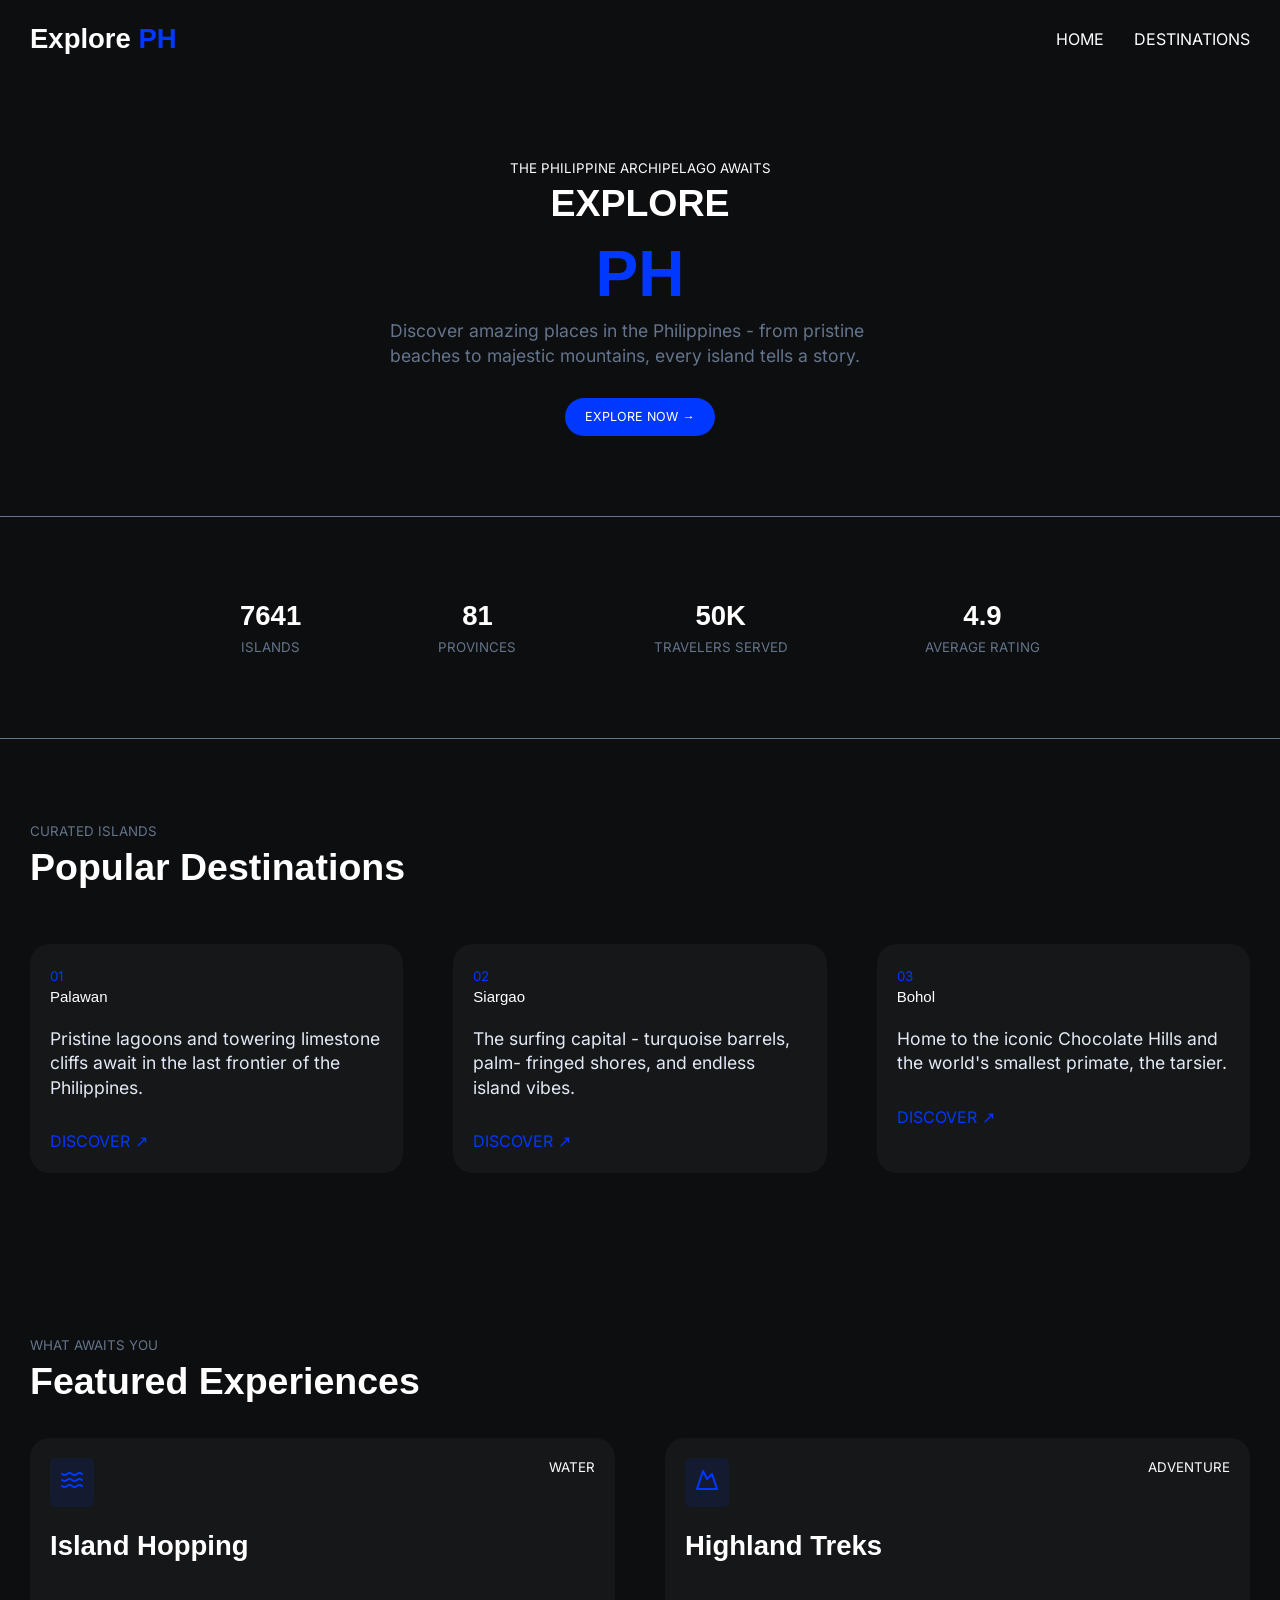
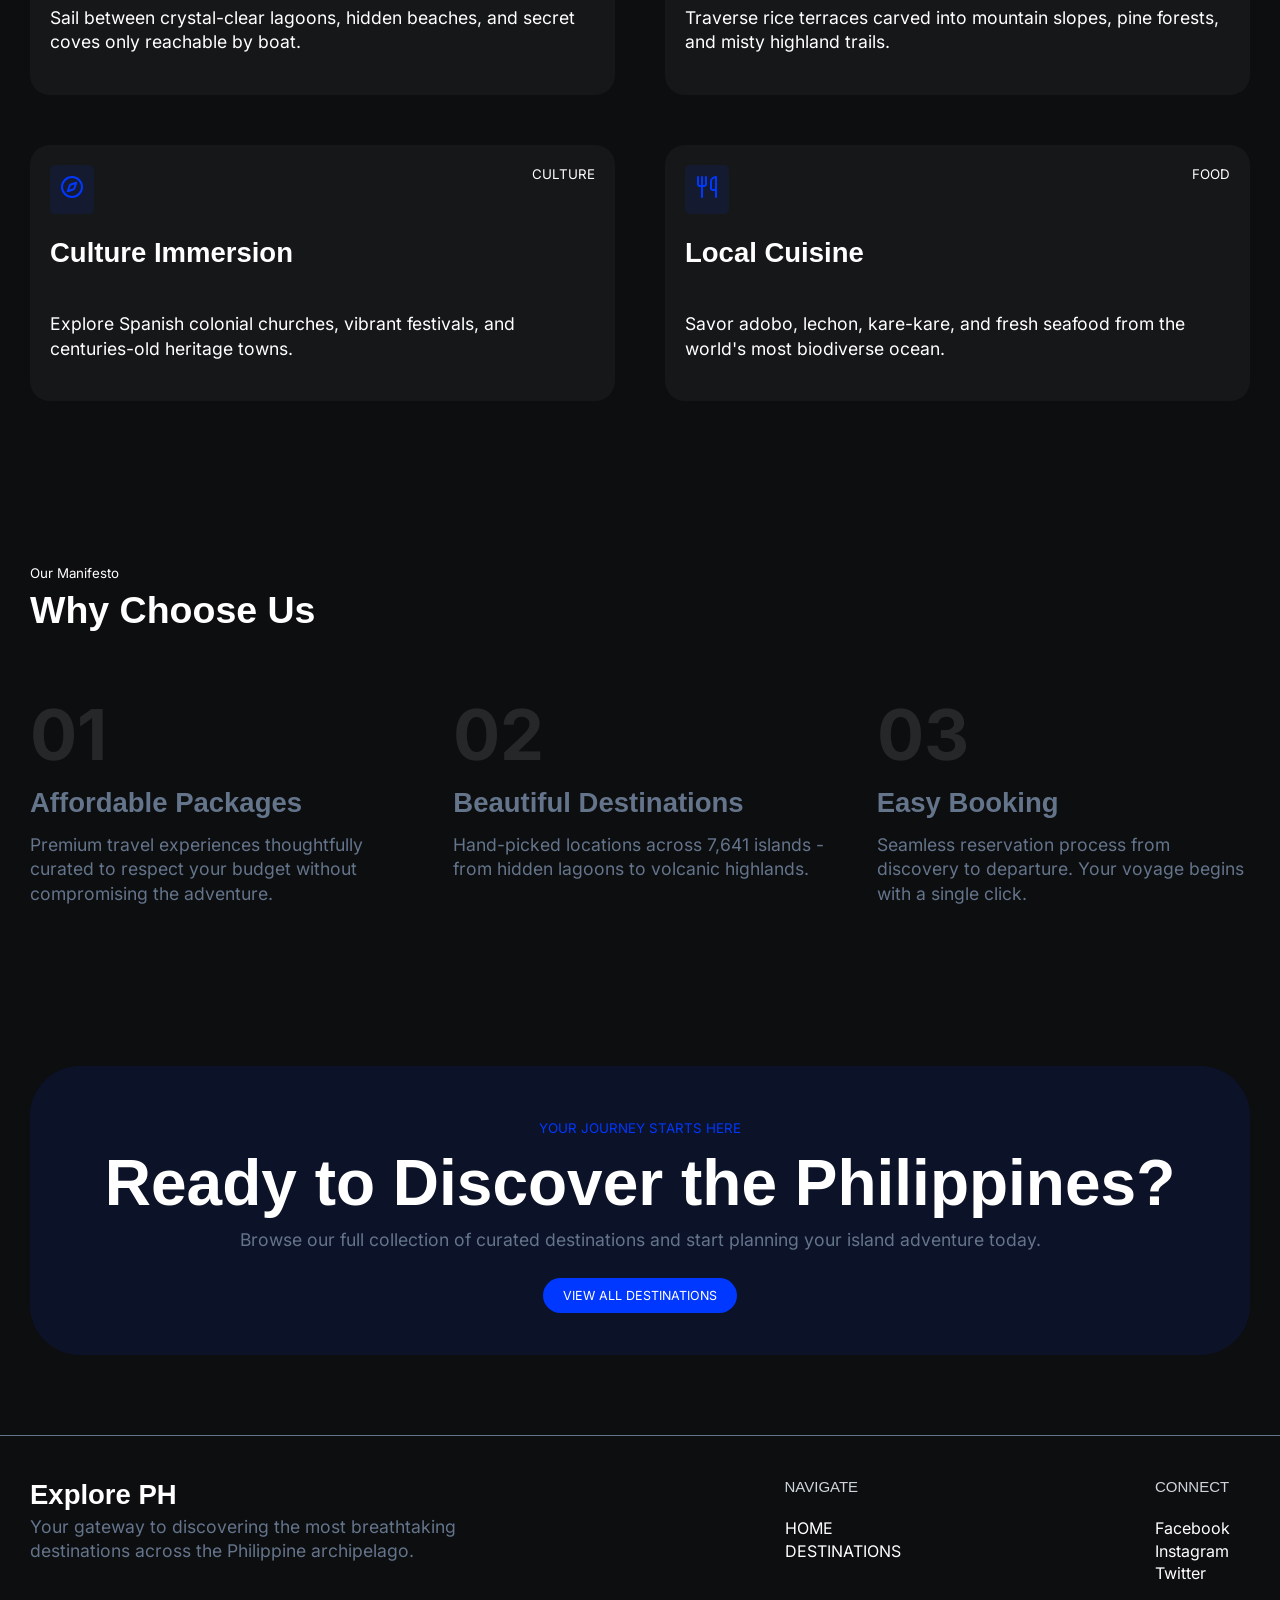
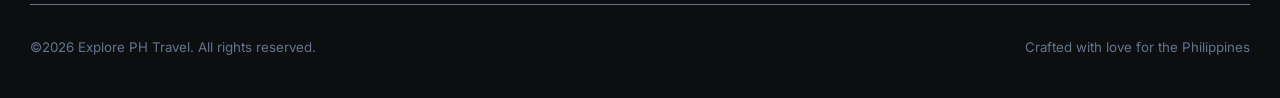
==== index.html @ 8ce44aac "first commit" ====
<!doctype html>
<html lang="en">
  <head>
    <meta charset="UTF-8" />
    <meta name="viewport" content="width=device-width, initial-scale=1.0" />
    <title>ExplorePH</title>
    <link rel="stylesheet" href="index.css" />
  </head>

  <body>
    <!--.header-->
    <header class="header">
      <div class="container">
        <div class="header_wrapper">
          <!-- item 1 -->
          <h3 class="branding">Explore <span>PH</span></h3>
          <!-- item 2 -->
          <nav>
            <ul>
              <li><a href="/index.html">HOME</a></li>
              <li><a href="DESTINATIONS">DESTINATIONS</a></li>
            </ul>
          </nav>
        </div>
      </div>
    </header>
    <!-- banner / section 1 -->
    <section id="home" class="banner">
      <div class="container">
        <div class="banner_wrapper">
          <small>THE PHILIPPINE ARCHIPELAGO AWAITS</small>
          <h2>EXPLORE</h2>
          <h1>PH</h1>
          <p>
            Discover amazing places in the Philippines - from pristine beaches
            to majestic mountains, every island tells a story.
          </p>
          <a href="" class="btn--accent">EXPLORE NOW &rarr;</a>
        </div>
      </div>
    </section>
    <!-- scale section 2-->
    <section class="scale">
      <div class="container">
        <div class="scale_wrapper">
          <!-- item 1 -->
          <div class="scale_item">
            <h3>7641</h3>
            <small>Islands</small>
          </div>
          <!-- item 2 -->
          <div class="scale_item">
            <h3>81</h3>
            <small>Provinces</small>
          </div>
          <!-- item 3 -->
          <div class="scale_item">
            <h3>50K</h3>
            <small>Travelers served</small>
          </div>
          <!-- item 4 -->
          <div class="scale_item">
            <h3>4.9</h3>
            <small>Average Rating</small>
          </div>
        </div>
      </div>
    </section>
    <!-- DESTINATION SECTION -->
    <section class="destination">
      <div class="container">
        <div class="block--title">
          <small>CURATED ISLANDS</small>
          <h2>Popular Destinations</h2>
        </div>
        <div class="destination_wrapper">
          <!-- item 1 -->
          <div class="destination_card">
            <small>01</small>
            <h4>Palawan</h4>
            <p>
              Pristine lagoons and towering limestone cliffs await in the last
              frontier of the Philippines.
            </p>
            <a href="">Discover &#8599;</a>
          </div>
          <!-- item 2 -->
          <div class="destination_card">
            <small>02</small>
            <h4>Siargao</h4>
            <p>
              The surfing capital - turquoise barrels, palm- fringed shores, and
              endless island vibes.
            </p>
            <a href="">Discover &#8599;</a>
          </div>
          <!-- item 3 -->
          <div class="destination_card">
            <small>03</small>
            <h4>Bohol</h4>
            <p>
              Home to the iconic Chocolate Hills and the world's smallest
              primate, the tarsier.
            </p>
            <a href="">Discover &#8599;</a>
          </div>
        </div>
      </div>
    </section>
    <!-- EXPERIENCE SECTION -->
    <section class="experience">
      <div class="container">
        <div class="block--title">
          <small>WHAT AWAITS YOU</small>
          <h2>Featured Experiences</h2>
        </div>
        <div class="experience_wrapper">
          <!-- item 1 -->
          <div class="experience_card">
            <div class="experience_card-top">
              <div class="experience_card-icon">
                <svg
                  xmlns="http://www.w3.org/2000/svg"
                  width="24"
                  height="24"
                  viewBox="0 0 24 24"
                  fill="none"
                  stroke="currentColor"
                  stroke-width="2"
                  stroke-linecap="round"
                  stroke-linejoin="round"
                  class="lucide lucide-waves w-5 h-5 text-primary"
                >
                  <path
                    d="M2 6c.6.5 1.2 1 2.5 1C7 7 7 5 9.5 5c2.6 0 2.4 2 5 2 2.5 0 2.5-2 5-2 1.3 0 1.9.5 2.5 1"
                  ></path>
                  <path
                    d="M2 12c.6.5 1.2 1 2.5 1 2.5 0 2.5-2 5-2 2.6 0 2.4 2 5 2 2.5 0 2.5-2 5-2 1.3 0 1.9.5 2.5 1"
                  ></path>
                  <path
                    d="M2 18c.6.5 1.2 1 2.5 1 2.5 0 2.5-2 5-2 2.6 0 2.4 2 5 2 2.5 0 2.5-2 5-2 1.3 0 1.9.5 2.5 1"
                  ></path>
                </svg>
              </div>

              <small>WATER</small>
            </div>
            <h3>Island Hopping</h3>
            <p>
              Sail between crystal-clear lagoons, hidden beaches, and secret
              coves only reachable by boat.
            </p>
          </div>
          <!-- item 2 -->
          <div class="experience_card">
            <div class="experience_card-top">
              <div class="experience_card-icon">
                <svg
                  xmlns="http://www.w3.org/2000/svg"
                  width="24"
                  height="24"
                  viewBox="0 0 24 24"
                  fill="none"
                  stroke="currentColor"
                  stroke-width="2"
                  stroke-linecap="round"
                  stroke-linejoin="round"
                  class="lucide lucide-mountain w-5 h-5 text-primary"
                >
                  <path d="m8 3 4 8 5-5 5 15H2L8 3z"></path>
                </svg>
              </div>
              <small>Adventure</small>
            </div>
            <h3>Highland Treks</h3>
            <p>
              Traverse rice terraces carved into mountain slopes, pine forests,
              and misty highland trails.
            </p>
          </div>
          <!-- item 3 -->
          <div class="experience_card">
            <div class="experience_card-top">
              <div class="experience_card-icon">
                <svg
                  xmlns="http://www.w3.org/2000/svg"
                  width="24"
                  height="24"
                  viewBox="0 0 24 24"
                  fill="none"
                  stroke="currentColor"
                  stroke-width="2"
                  stroke-linecap="round"
                  stroke-linejoin="round"
                  class="lucide lucide-compass w-5 h-5 text-primary"
                >
                  <path
                    d="m16.24 7.76-1.804 5.411a2 2 0 0 1-1.265 1.265L7.76 16.24l1.804-5.411a2 2 0 0 1 1.265-1.265z"
                  ></path>
                  <circle cx="12" cy="12" r="10"></circle>
                </svg>
              </div>
              <small>Culture</small>
            </div>
            <h3>Culture Immersion</h3>
            <p>
              Explore Spanish colonial churches, vibrant festivals, and
              centuries-old heritage towns.
            </p>
          </div>
          <!-- item 4 -->
          <div class="experience_card">
            <div class="experience_card-top">
              <div class="experience_card-icon">
                <svg
                  xmlns="http://www.w3.org/2000/svg"
                  width="24"
                  height="24"
                  viewBox="0 0 24 24"
                  fill="none"
                  stroke="currentColor"
                  stroke-width="2"
                  stroke-linecap="round"
                  stroke-linejoin="round"
                  class="lucide lucide-utensils w-5 h-5 text-primary"
                >
                  <path d="M3 2v7c0 1.1.9 2 2 2h4a2 2 0 0 0 2-2V2"></path>
                  <path d="M7 2v20"></path>
                  <path
                    d="M21 15V2a5 5 0 0 0-5 5v6c0 1.1.9 2 2 2h3Zm0 0v7"
                  ></path>
                </svg>
              </div>
              <small>Food</small>
            </div>
            <h3>Local Cuisine</h3>
            <p>
              Savor adobo, lechon, kare-kare, and fresh seafood from the world's
              most biodiverse ocean.
            </p>
          </div>
        </div>
      </div>
    </section>

    <!-- MANIFEST SECTION -->
    <section class="manifest">
      <div class="container">
        <div class="blocktitle">
          <small>Our Manifesto</small>
          <h2>Why Choose Us</h2>
        </div>
        <div class="manifest_wrapper">
          <!-- item 1 -->
          <div class="manifest_card">
            <span>01</span>
            <h3>Affordable Packages</h3>
            <p>
              Premium travel experiences thoughtfully curated to respect your
              budget without compromising the adventure.
            </p>
          </div>
          <!-- item 2 -->
          <div class="manifest_card">
            <span>02</span>
            <h3>beautiful Destinations</h3>
            <p>
              Hand-picked locations across 7,641 islands - from hidden lagoons
              to volcanic highlands.
            </p>
          </div>
          <!-- item 3 -->
          <div class="manifest_card">
            <span>03</span>
            <h3>Easy Booking</h3>
            <p>
              Seamless reservation process from discovery to departure. Your
              voyage begins with a single click.
            </p>
          </div>
        </div>
      </div>
    </section>
    <!-- JOURNEY -->
    <section class="journey">
      <div class="container">
        <div class="journey_content">
          <div class="block--title">
            <small>YOUR JOURNEY STARTS HERE</small>
            <h1>Ready to Discover the Philippines?</h1>
          </div>
          <p>
            Browse our full collection of curated destinations and start
            planning your island adventure today.
          </p>
          <a href="" class="btn--accent">VIEW ALL DESTINATIONS</a>
        </div>
      </div>
    </section>
    <footer class="footer">
      <div class="container">
        <div class="footer_wrapper">
          <!-- item 1 -->
          <div class="footer_text">
            <h3>Explore <span> PH</span></h3>
            <p>
              Your gateway to discovering the most breathtaking destinations
              across the Philippine archipelago.
            </p>
          </div>
          <!-- item 2 -->
          <div class="footer_nav">
            <h4>NAVIGATE</h4>
            <nav>
              <ul>
                <li><a href="#HOME">HOME</a></li>
                <li><a href="#DESTINATIONS">DESTINATIONS</a></li>
              </ul>
            </nav>
          </div>
          <!-- item 3 -->
           <div class="footer_connect">
             <h4>CONNECT</h4>
            <nav>
              <ul>
                <li><a href="#">Facebook</a></li>
                <li><a href="#">Instagram</a></li>
                <li><a href="#">Twitter</a></li>
              </ul>
            </nav>
           </div>
        </div>
        <ul class="footer_bottom">
            <li><small>&copy;2026 Explore PH Travel. All rights reserved.</small></li>
            <li><small>Crafted with love for the Philippines</small></li>
        </ul>
      </div>    
    </footer>
  </body>
</html>
---- index.css ----
/* space-grotesk-300 - latin */
@font-face {
  font-display: swap;
  font-family: "Space Grotesk";
  font-style: normal;
  font-weight: 300;
  src: url("/fonts/space-grotesk-v22-latin-300.woff2") format("woff2");
}
/* space-grotesk-regular - latin */
@font-face {
  font-display: swap;
  font-family: "Space Grotesk";
  font-style: normal;
  font-weight: 400;
  src: url("/fonts/space-grotesk-v22-latin-regular.woff2") format("woff2");
}
/* space-grotesk-700 - latin */
@font-face {
  font-display: swap;
  font-family: "Space Grotesk";
  font-style: normal;
  font-weight: 700;
  src: url("./fonts/space-grotesk-v22-latin-700.woff2") format("woff2");
}
/* inter-regular - latin */
@font-face {
  font-display: swap;
  font-family: "Inter";
  font-style: normal;
  font-weight: 400;
  src: url("./fonts/inter-v20-latin-regular.woff2") format("woff2");
}
/* inter-500 - latin */
@font-face {
  font-display: swap;
  font-family: "Inter";
  font-style: normal;
  font-weight: 500;
  src: url("./fonts/inter-v20-latin-500.woff2") format("woff2");
}
/* inter-700 - latin */
@font-face {
  font-display: swap;
  font-family: "Inter";
  font-style: normal;
  font-weight: 700;
  src: url("./fonts/inter-v20-latin-700.woff2") format("woff2");
}
:root {
  --clr-accent: #0038ff;
  --clr-primary: #e2e9f5;
  --clr-secondary: #64748b;
  --clr-tertiary: #cfd4db;
  --clr-dark: #0d0e10;
  --clr-light: #fff;
  --font-heading: "SpaceGrotesk", sans-serif;
  --font-body: "Inter", sans-serif;
}
*,
*::before,
*::after {
  box-sizing: border-box;
}

html {
  font-size: 62.5%;
  scroll-behavior: smooth;
}

body {
  margin: 0;
  font-family: var(--font-body);
  font-size: 1.6rem;
  line-height: 1.4;
  background-color: var(--clr-primary);
  color: var(--clr-dark);
  overflow-x: hidden;
}

h1,
h2,
h3,
h4,
h5,
h6,
p,
ul,
ol,
figure {
  margin: 0;
}

ul,
ol {
  padding: 0;
  list-style: none;
}

a {
  text-decoration: none;
  color: inherit;
  font-family: var(--font-body);
}

img {
  display: block;
  max-width: 100%;
}

table {
  border-collapse: collapse;
  border-spacing: 0;
}

/* repeatable */
h1 {
  font-size: clamp(3rem, 5vw, 7rem);
  font-weight: 700;
  font-family: var(--font-heading);
}
h2 {
  font-size: clamp(1.875rem, 7vw, 3.75rem);
  font-weight: 700;
  font-family: var(--font-heading);
}
h3 {
  font-size: clamp(1.25rem, 5vw, 2.75rem);
  font-weight: 700;
  font-family: var(--font-heading);
}
h4 {
  font-size: clamp(1.125rem, 5vw, 1.5rem);
  font-weight: 400;
  font-family: var(--font-heading);
}
p {
  font-size: clamp(1.25rem, 6vw, 1.75rem);
  font-family: var(--font-body);
  color: var(--clr-secondary);
}

.block--title small {
  text-transform: uppercase;
  color: var(--clr-secondary);
}

.btn--accent {
  background-color: var(--clr-accent);
  padding: 1rem 2rem;
  border-radius: 5rem;
  font-size: 1.25rem;
}

/* end of repeatable */

.container {
  max-width: 150rem;
  width: 100%;
  margin: 0 auto;
  padding: 0 3rem;
}

.header {
  padding: 2rem 0;
  background-color: var(--clr-dark);
  color: var(--clr-light);
}
.header_wrapper {
  display: flex;
  justify-content: space-between;
  align-items: center;
}
.header nav ul {
  display: flex;
  gap: 3rem;
}
.branding span {
  color: var(--clr-accent);
}

.banner {
  padding: 8rem 0;
  background-color: var(--clr-dark);
  color: var(--clr-light);
}
.banner_wrapper {
  display: flex;
  flex-direction: column;
  align-items: center;
}
.banner h1 {
  color: var(--clr-accent);
}
.banner p {
  max-width: 50rem;
  margin-bottom: 3rem;
}

.scale {
  padding: 8rem 0;
  border-top: 0.1px solid var(--clr-secondary);
  border-bottom: 0.1px solid var(--clr-secondary);
}

.scale_wrapper {
  display: flex;
  justify-content: space-between;
  max-width: 80rem;
  margin: 0 auto;
  text-align: center;
  text-transform: uppercase;
}

.scale {
  background-color: var(--clr-dark);
  color: var(--clr-light);
}

.scale h3 {
  color: var(--clr-light);
}
.scale small {
  color: var(--clr-secondary);
}

/*  */
.destination {
  background-color: var(--clr-dark);
  color: var(--clr-light);
  padding: 8rem 0;
}
.destination_wrapper {
  display: flex;
  justify-content: center;
  gap: 5rem;
  text-align: left;
  margin-top: 5rem;
}
.destination_card {
  background-color: rgba(33, 33, 34, 0.5);
  border-radius: 2rem;
  padding: 2rem;
}
.destination_card small {
  color: var(--clr-accent);
}
.destination_card h4 {
  color: var(--clr-light);
  margin-bottom: 2rem;
}
.destination_card p {
  color: var(--clr-primary);
  max-width: 40rem;
  margin-bottom: 3rem;
}
.destination_card a {
  color: var(--clr-accent);
  text-transform: uppercase;
}

/*  */
.experience {
  padding: 8rem 0;
  background-color: var(--clr-dark);
  color: var(--clr-light);
}
.experience_wrapper {
  display: grid;
  grid-template-columns: repeat(2, 1fr);
  gap: 5rem;
  margin-top: 3rem;
}
.experience_card {
  background-color: rgba(33, 33, 34, 0.5);
  padding: 2rem;
  border-radius: 2rem;
}
.experience_card-top {
  display: flex;
  justify-content: space-between;
  align-items: flex-start;
}
.experience_card small {
  text-transform: uppercase;
}
.experience_card-icon {
  background: rgb(0, 56, 255, 0.1);
  padding: 1rem;
  border-radius: 0.5rem;
}
.experience_card svg {
  color: var(--clr-accent);
}
.experience_card h3 {
  margin: 2rem 0;
}
.experience_card p {
  border-radius: 2rem;
  padding: 2rem 0;
  color: var(--clr-light);
}

/*  */
.manifest {
  padding: 8rem 0;
  background-color: var(--clr-dark);
  color: var(--clr-light);
}
.manifest_wrapper {
  display: flex;
  justify-content: space-between;
  gap: 5rem;
  margin-top: 5rem;
}
.manifest_card span {
  text-transform: uppercase;
  margin-bottom: 2rem;
  font-size: 7rem;
  font-weight: 700;
  opacity: 0.1;
}
.manifest_card h3 {
  color: var(--clr-secondary);
  text-transform: capitalize;
  margin-bottom: 1rem;
}
.manifest_card p {
  max-width: 60rem;
}

/*  */
.journey {
  background-color: var(--clr-dark);
  border-bottom: 0.1px solid var(--clr-secondary);
  padding: 8rem 0;
}
.journey_content {
  background: rgb(0, 56, 255, 0.1);
  padding: 5rem;
  text-align: center;
  border-radius: 5rem;
}
.journey h1 {
  color: var(--clr-light);
}
.journey small {
  color: var(--clr-accent);
}
.journey p {
  margin-bottom: 3rem;
}
.journey a {
  color: var(--clr-light);
}
/*  */
.footer {
  padding: 4rem 0;
  background-color: var(--clr-dark);
  color: var(--clr-light);
}
.footer_wrapper {
  display: flex;
  justify-content: space-between;
  max-width: 120rem;
}
.footer_text {
  max-width: 50rem;
}
.footer h4 {
  margin-bottom: 2rem;
  color: var(--clr-tertiary);
  text-transform: uppercase;
}
.footer_bottom {
  color: var(--clr-secondary);
  display: flex;
  justify-content: space-between;
  padding-top: 3rem;
  margin-top: 2rem;
  border-top: 0.1px solid var(--clr-secondary);
}
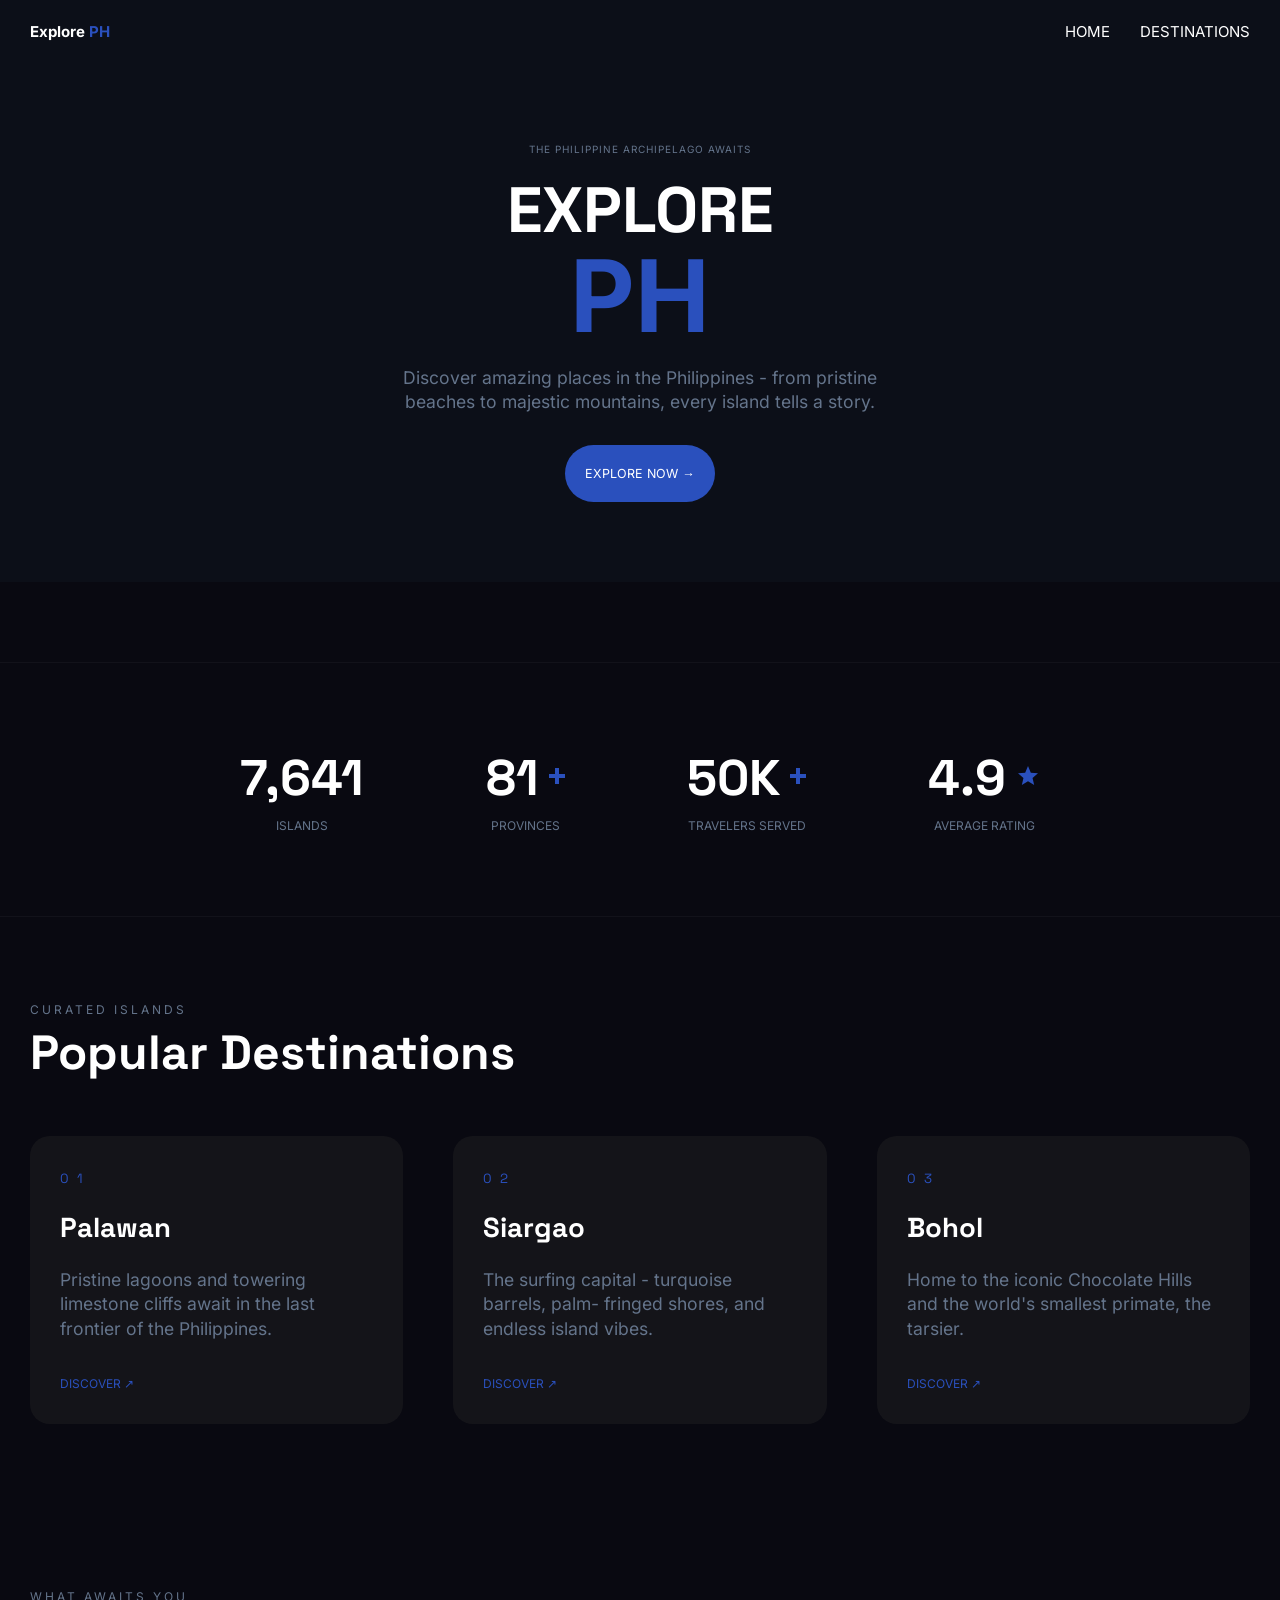
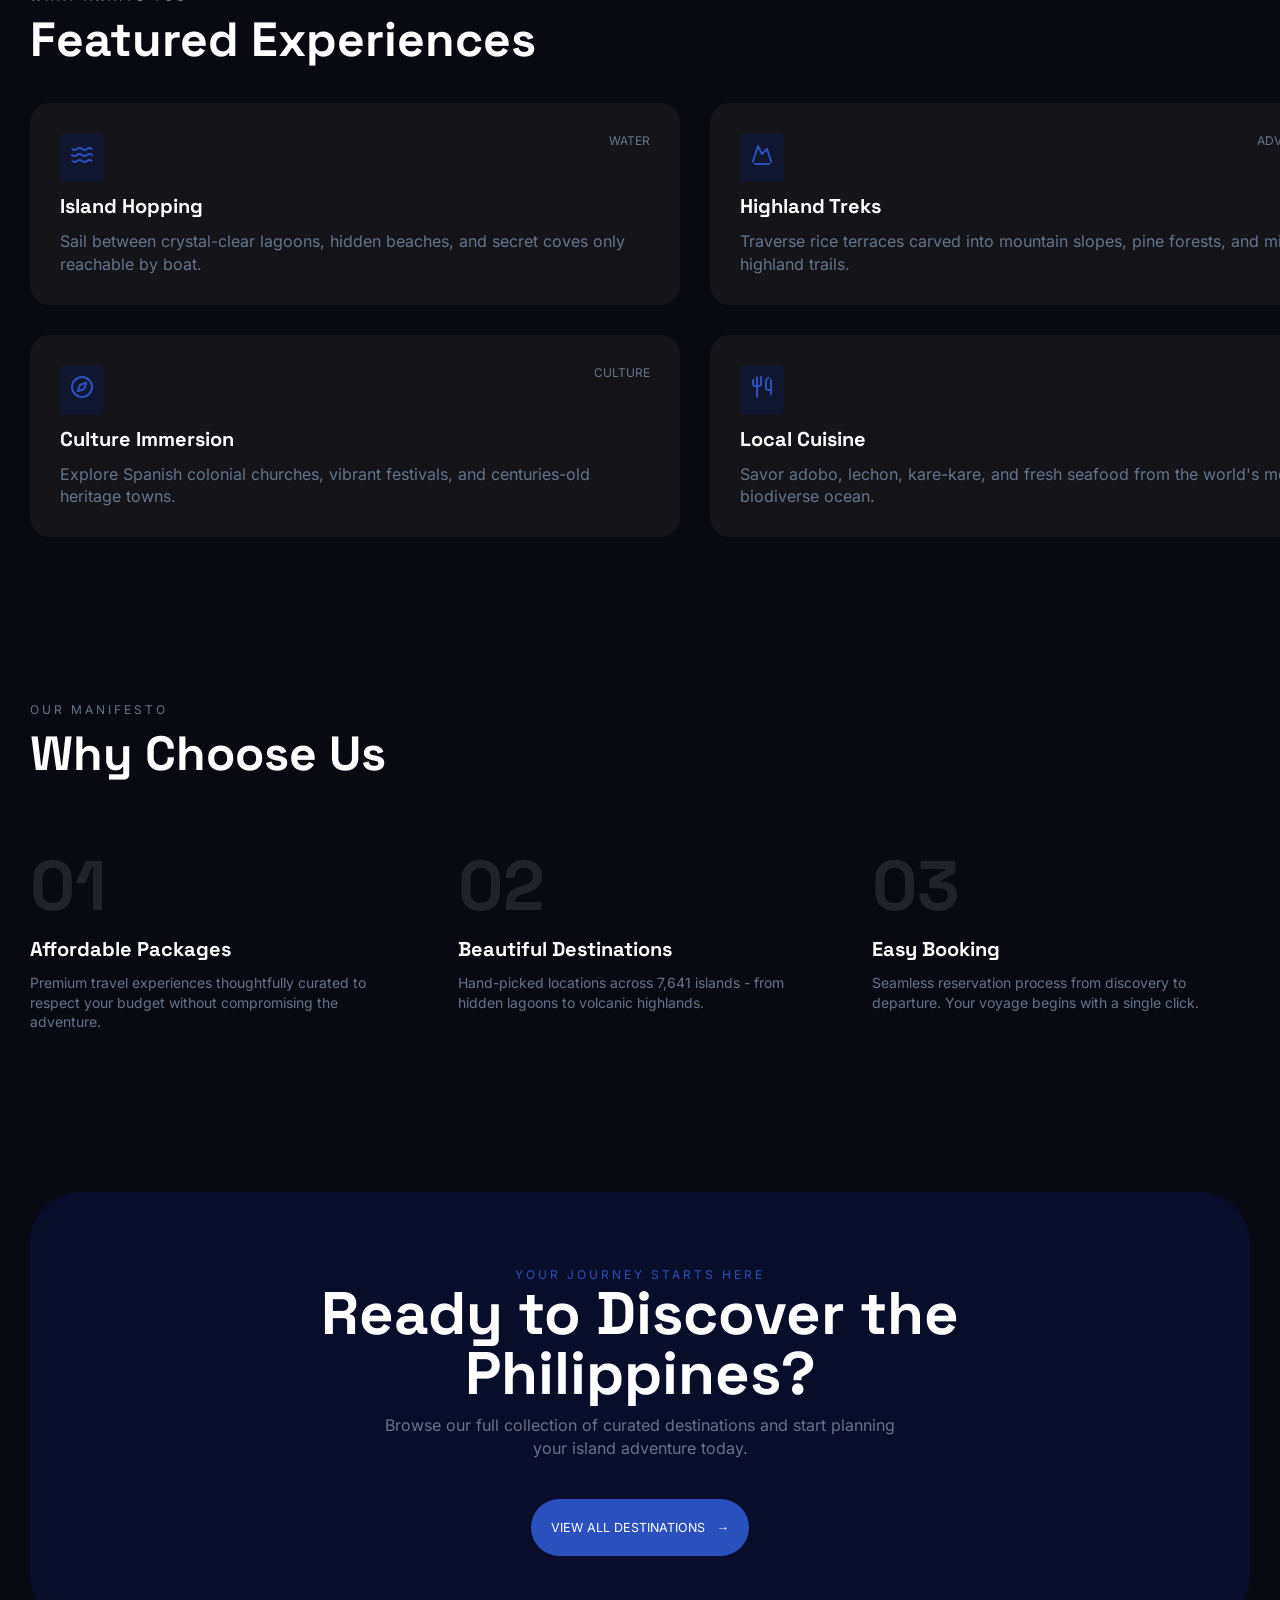
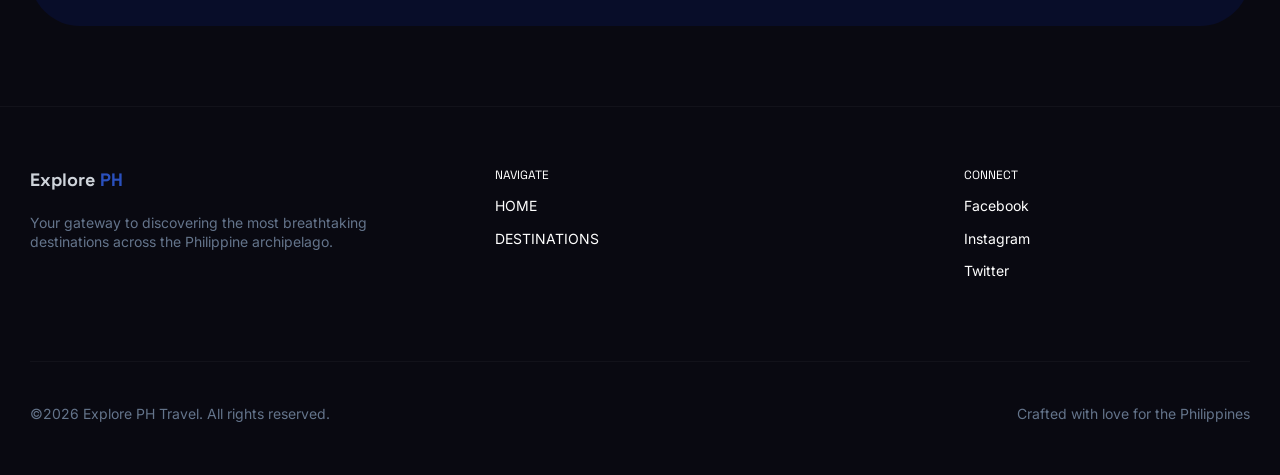
==== commit 56d390ab: "destination - cards" ====
--- a/index.html
+++ b/index.html
@@ -13,24 +13,25 @@
       <div class="container">
         <div class="header_wrapper">
           <!-- item 1 -->
-          <h3 class="branding">Explore <span>PH</span></h3>
+          <h4 class="branding">Explore <span>PH</span></h4>
           <!-- item 2 -->
           <nav>
             <ul>
               <li><a href="/index.html">HOME</a></li>
-              <li><a href="DESTINATIONS">DESTINATIONS</a></li>
+              <li><a href="./destination.html">DESTINATIONS</a></li>
             </ul>
           </nav>
         </div>
       </div>
     </header>
+
     <!-- banner / section 1 -->
     <section id="home" class="banner">
       <div class="container">
         <div class="banner_wrapper">
           <small>THE PHILIPPINE ARCHIPELAGO AWAITS</small>
-          <h2>EXPLORE</h2>
-          <h1>PH</h1>
+          <h1>EXPLORE</h1>
+          <span>PH</span>
           <p>
             Discover amazing places in the Philippines - from pristine beaches
             to majestic mountains, every island tells a story.
@@ -39,33 +40,79 @@
         </div>
       </div>
     </section>
+
     <!-- scale section 2-->
     <section class="scale">
       <div class="container">
         <div class="scale_wrapper">
           <!-- item 1 -->
           <div class="scale_item">
-            <h3>7641</h3>
+            <ul>
+              <li><span>7,641</span></li>
+            </ul>
+
             <small>Islands</small>
           </div>
           <!-- item 2 -->
           <div class="scale_item">
-            <h3>81</h3>
+            <ul>
+              <li><span>81</span></li>
+              <li>
+                <svg
+                  xmlns="http://www.w3.org/2000/svg"
+                  width="16"
+                  height="16"
+                  viewBox="0 0 8 8"
+                >
+                  <path fill="currentColor" d="M3 0v3H0v2h3v3h2V5h3V3H5V0z" />
+                </svg>
+              </li>
+            </ul>
+
             <small>Provinces</small>
           </div>
           <!-- item 3 -->
           <div class="scale_item">
-            <h3>50K</h3>
+            <ul>
+              <li><span>50K</span></li>
+              <li>
+                <svg
+                  xmlns="http://www.w3.org/2000/svg"
+                  width="16"
+                  height="16"
+                  viewBox="0 0 8 8"
+                >
+                  <path fill="currentColor" d="M3 0v3H0v2h3v3h2V5h3V3H5V0z" />
+                </svg>
+              </li>
+            </ul>
             <small>Travelers served</small>
           </div>
           <!-- item 4 -->
           <div class="scale_item">
-            <h3>4.9</h3>
+            <ul>
+              <li><span>4.9</span></li>
+              <li>
+                <svg
+                  xmlns="http://www.w3.org/2000/svg"
+                  width="24"
+                  height="24"
+                  viewBox="0 0 24 24"
+                >
+                  <path
+                    fill="currentColor"
+                    d="m5.825 21l1.625-7.025L2 9.25l7.2-.625L12 2l2.8 6.625l7.2.625l-5.45 4.725L18.175 21L12 17.275z"
+                  />
+                </svg>
+              </li>
+            </ul>
+
             <small>Average Rating</small>
           </div>
         </div>
       </div>
     </section>
+
     <!-- DESTINATION SECTION -->
     <section class="destination">
       <div class="container">
@@ -77,7 +124,7 @@
           <!-- item 1 -->
           <div class="destination_card">
             <small>01</small>
-            <h4>Palawan</h4>
+            <h3>Palawan</h3>
             <p>
               Pristine lagoons and towering limestone cliffs await in the last
               frontier of the Philippines.
@@ -87,7 +134,7 @@
           <!-- item 2 -->
           <div class="destination_card">
             <small>02</small>
-            <h4>Siargao</h4>
+            <h3>Siargao</h3>
             <p>
               The surfing capital - turquoise barrels, palm- fringed shores, and
               endless island vibes.
@@ -97,7 +144,7 @@
           <!-- item 3 -->
           <div class="destination_card">
             <small>03</small>
-            <h4>Bohol</h4>
+            <h3>Bohol</h3>
             <p>
               Home to the iconic Chocolate Hills and the world's smallest
               primate, the tarsier.
@@ -107,6 +154,7 @@
         </div>
       </div>
     </section>
+
     <!-- EXPERIENCE SECTION -->
     <section class="experience">
       <div class="container">
@@ -246,7 +294,7 @@
     <!-- MANIFEST SECTION -->
     <section class="manifest">
       <div class="container">
-        <div class="blocktitle">
+        <div class="block--title">
           <small>Our Manifesto</small>
           <h2>Why Choose Us</h2>
         </div>
@@ -281,22 +329,24 @@
         </div>
       </div>
     </section>
+
     <!-- JOURNEY -->
     <section class="journey">
       <div class="container">
         <div class="journey_content">
           <div class="block--title">
             <small>YOUR JOURNEY STARTS HERE</small>
-            <h1>Ready to Discover the Philippines?</h1>
+            <h1>Ready to Discover the <br> Philippines?</h1>
           </div>
           <p>
             Browse our full collection of curated destinations and start
-            planning your island adventure today.
+            planning <br> your island adventure today.
           </p>
-          <a href="" class="btn--accent">VIEW ALL DESTINATIONS</a>
-        </div>
-      </div>
-    </section>
+          <a href="" class="btn--accent">VIEW ALL DESTINATIONS &nbsp; &rarr;</a>
+        </div>
+      </div>
+    </section>
+
     <footer class="footer">
       <div class="container">
         <div class="footer_wrapper">
@@ -319,8 +369,8 @@
             </nav>
           </div>
           <!-- item 3 -->
-           <div class="footer_connect">
-             <h4>CONNECT</h4>
+          <div class="footer_connect">
+            <h4>CONNECT</h4>
             <nav>
               <ul>
                 <li><a href="#">Facebook</a></li>
@@ -328,13 +378,15 @@
                 <li><a href="#">Twitter</a></li>
               </ul>
             </nav>
-           </div>
+          </div>
         </div>
         <ul class="footer_bottom">
-            <li><small>&copy;2026 Explore PH Travel. All rights reserved.</small></li>
-            <li><small>Crafted with love for the Philippines</small></li>
+          <li>
+            <small>&copy;2026 Explore PH Travel. All rights reserved.</small>
+          </li>
+          <li><small>Crafted with love for the Philippines</small></li>
         </ul>
-      </div>    
+      </div>
     </footer>
   </body>
 </html>
--- a/index.css
+++ b/index.css
@@ -1,3 +1,4 @@
+@import url("https://fonts.googleapis.com/css2?family=Space+Grotesk:wght@300..700&display=swap");
 /* space-grotesk-300 - latin */
 @font-face {
   font-display: swap;
@@ -47,14 +48,15 @@
   src: url("./fonts/inter-v20-latin-700.woff2") format("woff2");
 }
 :root {
-  --clr-accent: #0038ff;
+  --clr-accent: #2a50bd;
   --clr-primary: #e2e9f5;
   --clr-secondary: #64748b;
   --clr-tertiary: #cfd4db;
-  --clr-dark: #0d0e10;
+  --clr-blue-dark: #0c0f18;
+  --clr-dark: #090911;
   --clr-light: #fff;
-  --font-heading: "SpaceGrotesk", sans-serif;
-  --font-body: "Inter", sans-serif;
+  --font-heading: "Space Grotesk", sans-serif;
+  --font-body: "Inter";
 }
 *,
 *::before,
@@ -72,8 +74,8 @@
   font-family: var(--font-body);
   font-size: 1.6rem;
   line-height: 1.4;
-  background-color: var(--clr-primary);
-  color: var(--clr-dark);
+  background-color: var(--clr-dark);
+  color: var(--clr-primary);
   overflow-x: hidden;
 }
 
@@ -141,12 +143,19 @@
 
 .block--title small {
   text-transform: uppercase;
-  color: var(--clr-secondary);
+  letter-spacing: 0.3rem;
+  color: var(--clr-secondary);
+  font-size: 1.2rem;
+}
+
+.block--title h2 {
+  font-size: 4.8rem;
 }
 
 .btn--accent {
+  display: inline-block;
   background-color: var(--clr-accent);
-  padding: 1rem 2rem;
+  padding: 2rem;
   border-radius: 5rem;
   font-size: 1.25rem;
 }
@@ -162,17 +171,28 @@
 
 .header {
   padding: 2rem 0;
-  background-color: var(--clr-dark);
+  background-color: var(--clr-blue-dark);
   color: var(--clr-light);
 }
 .header_wrapper {
   display: flex;
   justify-content: space-between;
   align-items: center;
+  max-width: 140rem;
+  width: 100%;
+  margin: 0 auto;
 }
 .header nav ul {
   display: flex;
   gap: 3rem;
+}
+.header nav ul li a {
+  font-size: 1.5rem;
+}
+.branding {
+  font-weight: 700;
+  font-size: 1.5rem;
+  font-family: var(--font-body);
 }
 .branding span {
   color: var(--clr-accent);
@@ -180,7 +200,7 @@
 
 .banner {
   padding: 8rem 0;
-  background-color: var(--clr-dark);
+  background-color: var(--clr-blue-dark);
   color: var(--clr-light);
 }
 .banner_wrapper {
@@ -188,18 +208,29 @@
   flex-direction: column;
   align-items: center;
 }
-.banner h1 {
-  color: var(--clr-accent);
+.banner small {
+  color: var(--clr-secondary);
+  font-size: 1rem;
+  letter-spacing: 0.1rem;
+  margin-bottom: 1rem;
+}
+.banner span {
+  color: var(--clr-accent);
+  font-size: 10rem;
+  font-weight: 700;
+  line-height: 8rem;
 }
 .banner p {
   max-width: 50rem;
-  margin-bottom: 3rem;
+  margin: 3rem 0;
+  text-align: center;
 }
 
 .scale {
+  margin-top: 8rem;
   padding: 8rem 0;
-  border-top: 0.1px solid var(--clr-secondary);
-  border-bottom: 0.1px solid var(--clr-secondary);
+  border-top: 0.1px solid #12121a;
+  border-bottom: 0.1px solid #12121a;
 }
 
 .scale_wrapper {
@@ -216,11 +247,30 @@
   color: var(--clr-light);
 }
 
-.scale h3 {
-  color: var(--clr-light);
+.scale h2 {
+  color: var(--clr-light);
+  font-family: var(--font-heading);
+  font-weight: bold;
+  line-height: 4rem;
 }
 .scale small {
   color: var(--clr-secondary);
+}
+.scale_item ul {
+  display: flex;
+  gap: 1rem;
+  align-items: center;
+}
+.scale_item span {
+  font-size: 5rem;
+  font-family: var(--font-heading);
+  font-weight: 700;
+}
+.scale_item ul svg {
+  color: var(--clr-accent);
+}
+.scale_item small {
+  font-size: 1.2rem;
 }
 
 /*  */
@@ -239,23 +289,28 @@
 .destination_card {
   background-color: rgba(33, 33, 34, 0.5);
   border-radius: 2rem;
-  padding: 2rem;
+  padding: 3rem;
 }
 .destination_card small {
   color: var(--clr-accent);
-}
-.destination_card h4 {
-  color: var(--clr-light);
-  margin-bottom: 2rem;
+  font-family: var(--font-heading);
+  letter-spacing: 0.8rem;
+}
+.destination_card h3 {
+  color: var(--clr-light);
+  margin: 2rem 0;
+  font-family: var(--font-heading);
 }
 .destination_card p {
-  color: var(--clr-primary);
+  color: var(--clr-secondary);
   max-width: 40rem;
   margin-bottom: 3rem;
 }
 .destination_card a {
   color: var(--clr-accent);
   text-transform: uppercase;
+  margin-bottom: 2rem;
+  font-size: 1.2rem;
 }
 
 /*  */
@@ -267,13 +322,16 @@
 .experience_wrapper {
   display: grid;
   grid-template-columns: repeat(2, 1fr);
-  gap: 5rem;
+  gap: 3rem;
+  align-items: center;
+  max-width: 90rem;
   margin-top: 3rem;
 }
 .experience_card {
   background-color: rgba(33, 33, 34, 0.5);
-  padding: 2rem;
+  padding: 3rem;
   border-radius: 2rem;
+  width: 65rem;
 }
 .experience_card-top {
   display: flex;
@@ -282,6 +340,8 @@
 }
 .experience_card small {
   text-transform: uppercase;
+  color: var(--clr-secondary);
+  font-size: 1.2rem;
 }
 .experience_card-icon {
   background: rgb(0, 56, 255, 0.1);
@@ -290,16 +350,16 @@
 }
 .experience_card svg {
   color: var(--clr-accent);
+  border-radius: 5rem;
 }
 .experience_card h3 {
-  margin: 2rem 0;
+  margin: 1rem 0;
+  font-size: 2rem;
 }
 .experience_card p {
-  border-radius: 2rem;
-  padding: 2rem 0;
-  color: var(--clr-light);
-}
-
+  color: var(--clr-secondary);
+  font-size: medium;
+}
 /*  */
 .manifest {
   padding: 8rem 0;
@@ -318,36 +378,43 @@
   font-size: 7rem;
   font-weight: 700;
   opacity: 0.1;
+  font-family: var(--font-heading);
 }
 .manifest_card h3 {
-  color: var(--clr-secondary);
+  color: var(--clr-light);
   text-transform: capitalize;
   margin-bottom: 1rem;
+  font-size: 2rem;
 }
 .manifest_card p {
   max-width: 60rem;
+  font-size: 1.4rem;
 }
 
 /*  */
 .journey {
   background-color: var(--clr-dark);
-  border-bottom: 0.1px solid var(--clr-secondary);
+  border-bottom: 0.1px solid #12121a;
   padding: 8rem 0;
 }
 .journey_content {
   background: rgb(0, 56, 255, 0.1);
-  padding: 5rem;
+  padding: 7rem;
   text-align: center;
   border-radius: 5rem;
 }
 .journey h1 {
   color: var(--clr-light);
+  font-size: 6rem;
+  line-height: 1;
 }
 .journey small {
   color: var(--clr-accent);
 }
 .journey p {
-  margin-bottom: 3rem;
+  margin-top: 1rem;
+  margin-bottom: 4rem;
+  font-size: 1.6rem;
 }
 .journey a {
   color: var(--clr-light);
@@ -361,21 +428,133 @@
 .footer_wrapper {
   display: flex;
   justify-content: space-between;
-  max-width: 120rem;
+  max-width: 100rem;
+  padding-top: 2rem;
+  padding-bottom: 5rem;
 }
 .footer_text {
   max-width: 50rem;
 }
-.footer h4 {
+.footer h3 {
   margin-bottom: 2rem;
   color: var(--clr-tertiary);
-  text-transform: uppercase;
-}
+  text-transform: capitalize;
+  font-size: 1.8rem;
+}
+.footer p {
+  font-size: 1.4rem;
+  max-width: 40rem;
+}
+.footer span {
+  color: var(--clr-accent);
+}
+
+.footer h4 {
+  font-size: 1.2rem;
+}
+.footer_connect {
+  margin-left: 30rem;
+}
+
+.footer_text p {
+  font-size: 1.4rem;
+}
+
 .footer_bottom {
   color: var(--clr-secondary);
   display: flex;
   justify-content: space-between;
   padding-top: 3rem;
   margin-top: 2rem;
-  border-top: 0.1px solid var(--clr-secondary);
-}
+  border-top: 0.1px solid #12121a;
+}
+.footer_bottom small {
+  font-size: 1.4rem;
+}
+.footer a {
+  font-size: 1.4rem;
+}
+.footer ul li {
+  margin: 1rem 0;
+}
+
+/* SECOND PAGE */
+
+/* collection banner */
+.collection {
+  background-color: var(--clr-blue-dark);
+  color: var(--clr-primary);
+  padding: 8rem;
+}
+.collection h1 {
+  font-size: 7.2rem;
+  line-height: 1;
+  margin: 3rem 0;
+}
+.collection p {
+  max-width: 65rem;
+}
+.collection_wrapper {
+  background-color: var(--clr-blue-dark);
+}
+
+/* western area */
+.western {
+  background: var(--clr-blue-dark);
+}
+.western_item span {
+  color: var(--clr-light);
+}
+.western_item svg {
+  margin-top: 1rem;
+  margin-right: 1rem;
+  color: var(--clr-secondary);
+}
+.western_location small {
+  font-size: 1.2rem;
+  text-transform: uppercase;
+  color: var(--clr-secondary);
+}
+
+.western_wrapper {
+  display: grid;
+  grid-template-columns: repeat(3, 1fr);
+  gap: 2rem;
+}
+.western_item {
+  background-color: rgba(33, 33, 34, 0.5);
+  border-radius: 2rem;
+  padding: 3rem;
+}
+.western_price {
+  display: flex;
+  justify-content: space-between;
+}
+.western_location {
+  display: flex;
+  align-items: center;
+  margin-top: 1rem;
+}
+.western_item span {
+  font-size: 1.2rem;
+  color: var(--clr-secondary);
+}
+.western_price li:last-child span {
+  color: var(--clr-accent);
+}
+.western_item h4 {
+  font-size: 2rem;
+  margin: 1rem 0;
+}
+.western_item p {
+  margin-bottom: 1.5rem;
+}
+.western_item button {
+  display: block;
+  width: 100%;
+  background-color: var(--clr-accent);
+  padding: 2rem 4rem;
+  border-radius: 5rem;
+  font-size: 1.25rem;
+  border: none;
+}
